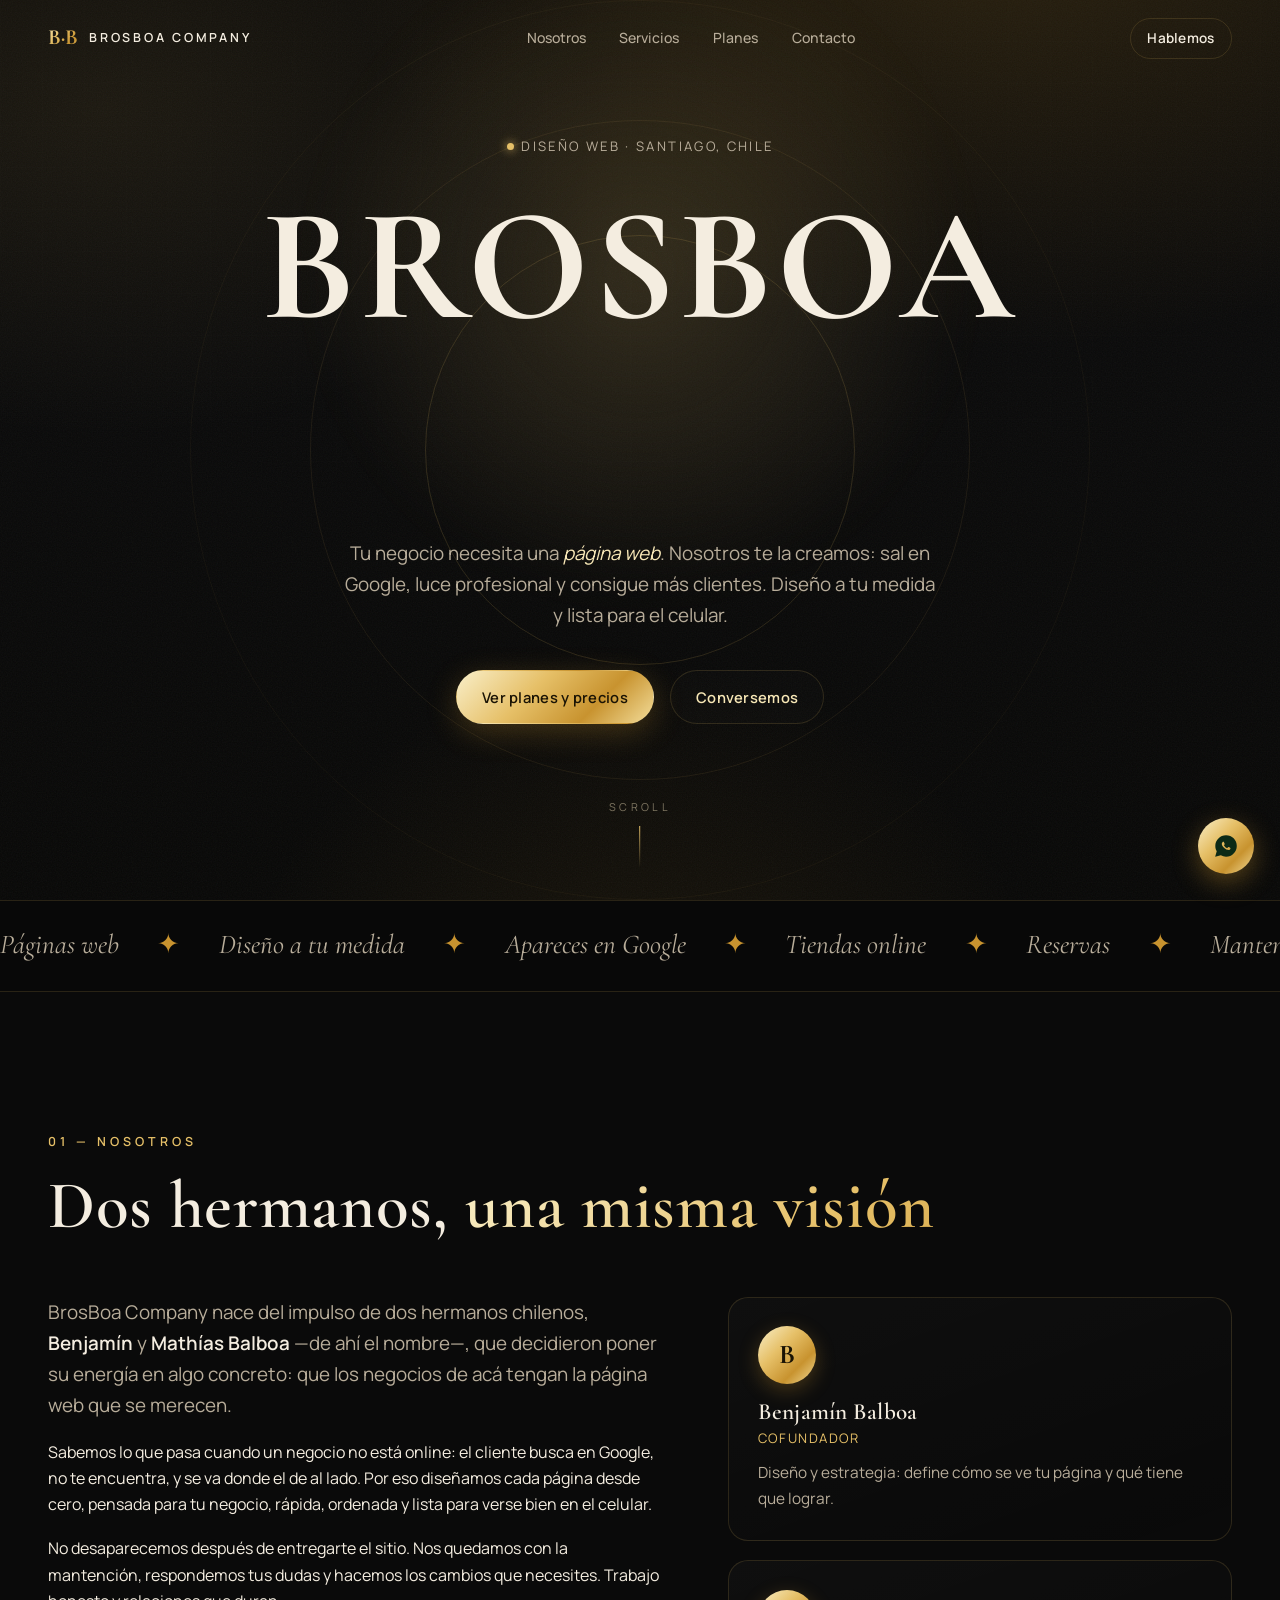
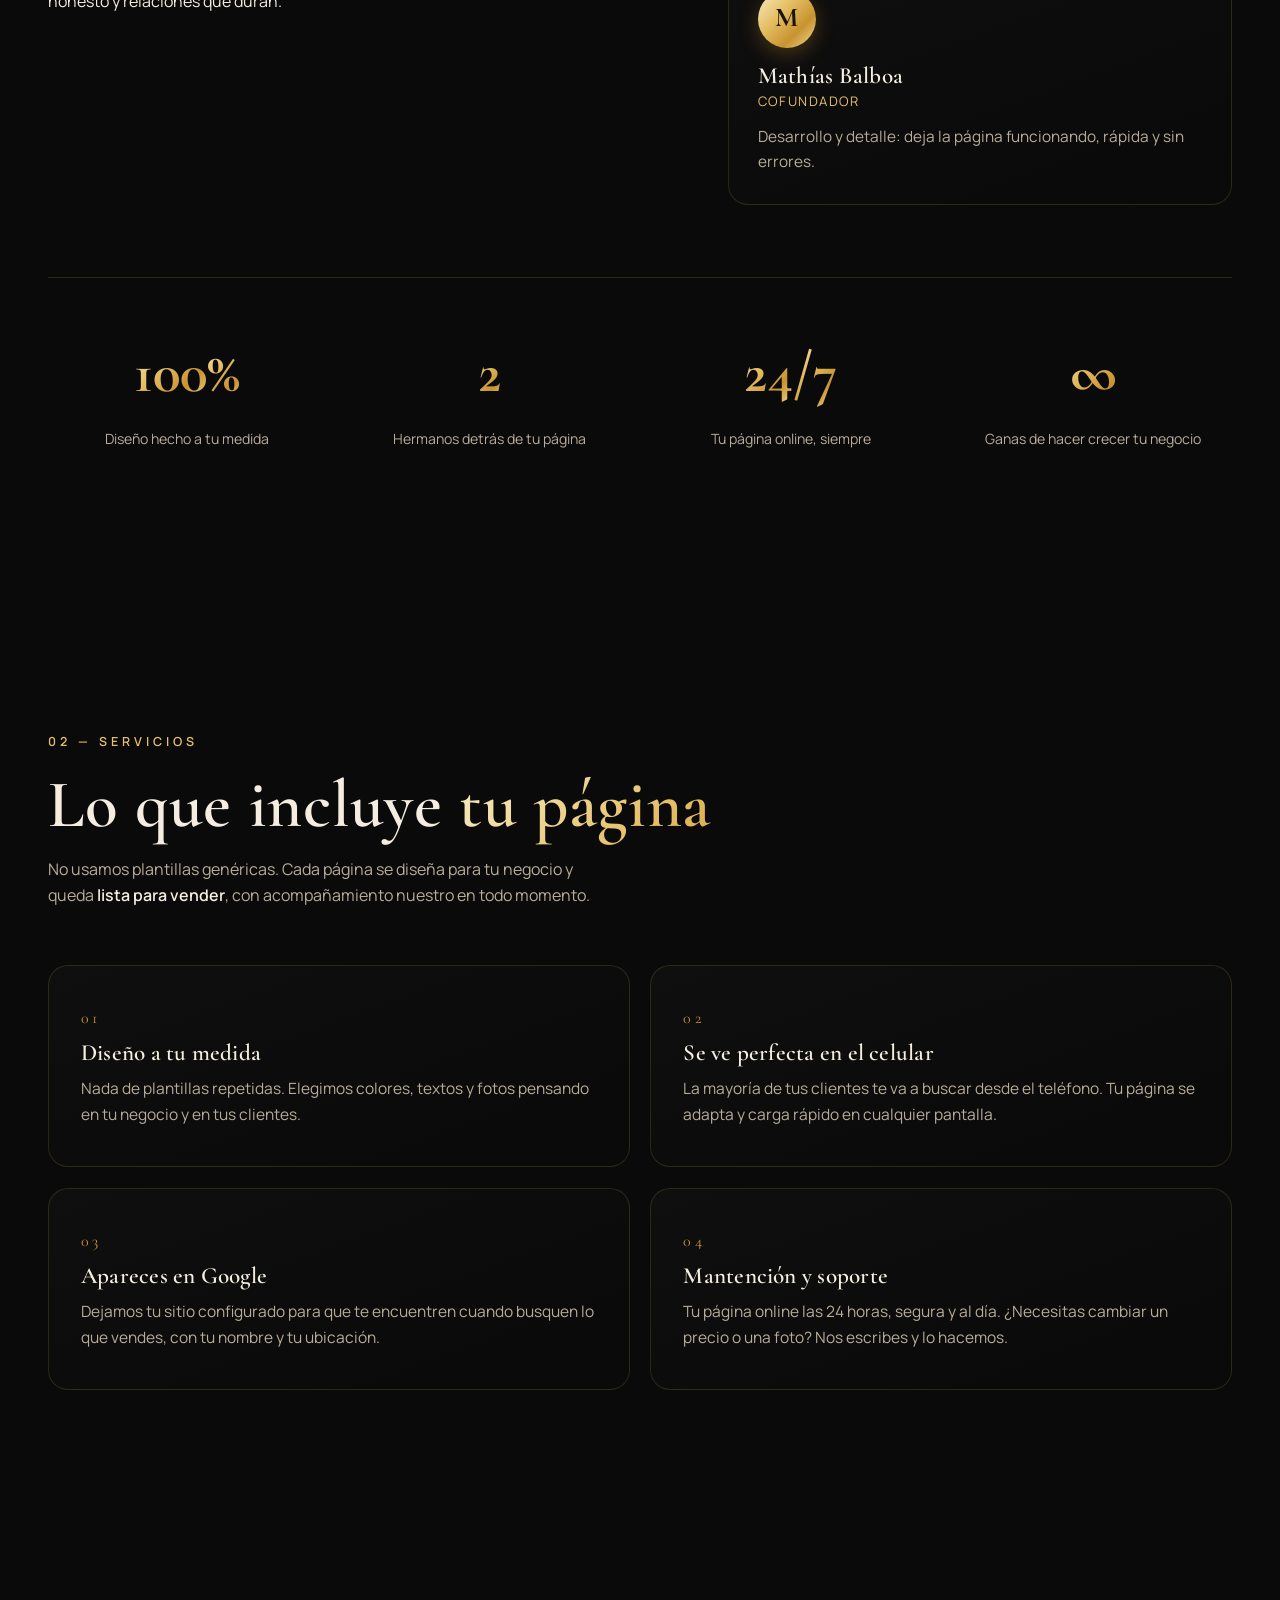
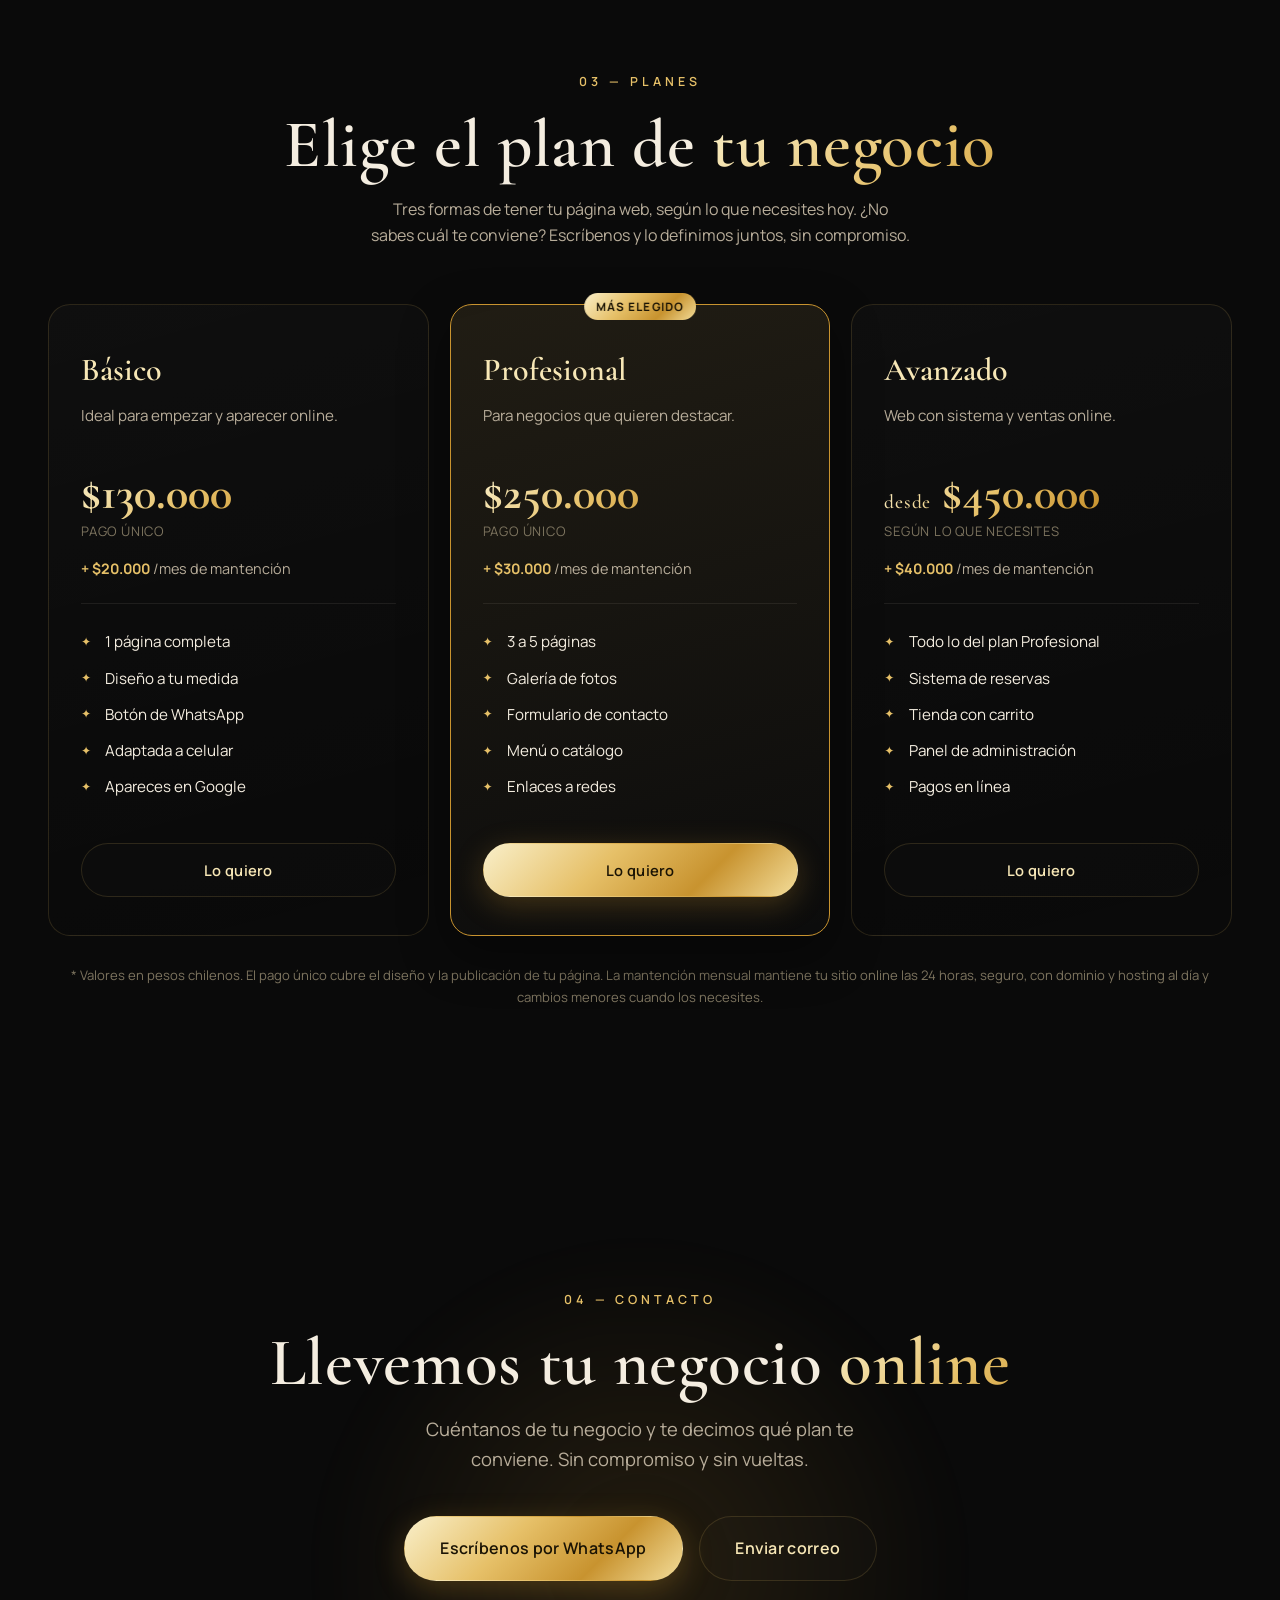
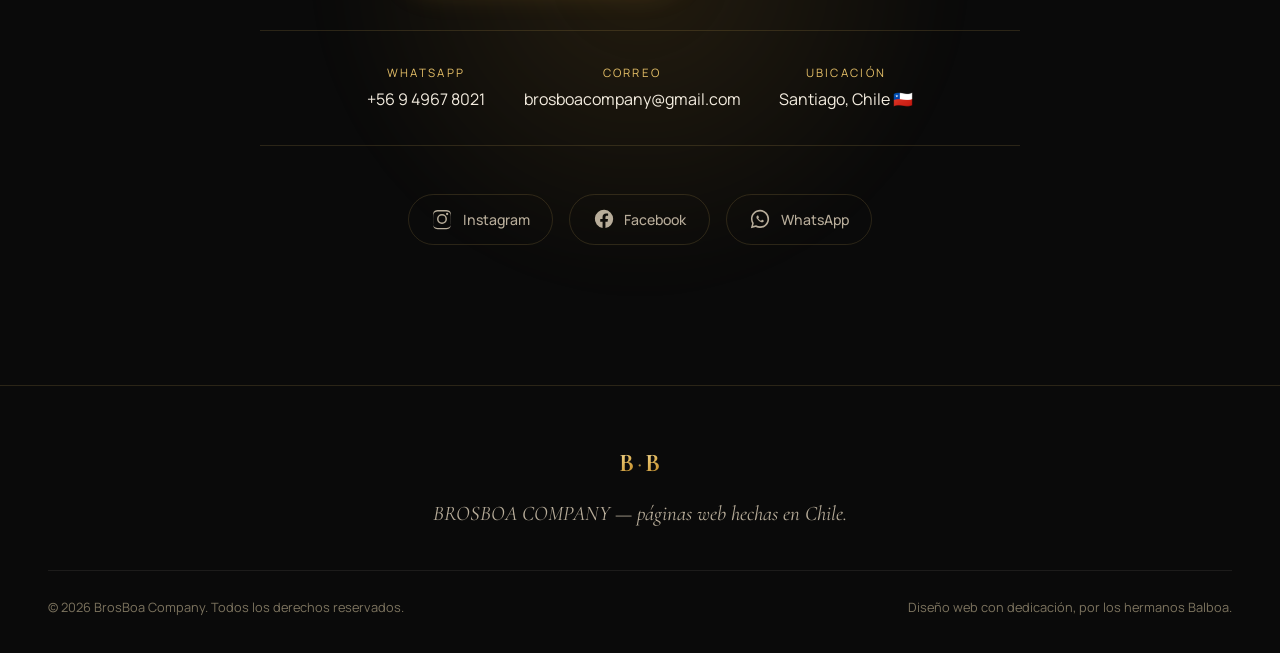
==== index.html @ e552ad84 "Sitio estático BROSBOA COMPANY: HTML, CSS y JS puros Co-Authored-By: Claude Fable 5 <noreply@anthrop" ====
<!DOCTYPE html>
<html lang="es-CL">
<head>
  <meta charset="UTF-8" />
  <meta name="viewport" content="width=device-width, initial-scale=1.0" />
  <title>BROSBOA COMPANY — Páginas web para negocios en Chile</title>
  <meta name="description" content="Diseñamos páginas web profesionales para negocios en Santiago y todo Chile. Sal en Google, luce profesional y consigue más clientes. Planes desde $130.000." />
  <meta name="theme-color" content="#0a0a0a" />

  <!-- Open Graph -->
  <meta property="og:title" content="BrosBoa Company" />
  <meta property="og:description" content="Páginas web para negocios en Chile. Sal en Google, luce profesional y consigue más clientes. Planes desde $130.000." />
  <meta property="og:type" content="website" />

  <link rel="preconnect" href="https://fonts.googleapis.com" />
  <link rel="preconnect" href="https://fonts.gstatic.com" crossorigin />
  <link href="https://fonts.googleapis.com/css2?family=Cormorant+Garamond:ital,wght@0,400;0,500;0,600;0,700;1,500&family=Manrope:wght@300;400;500;600;700&display=swap" rel="stylesheet" />

  <link rel="stylesheet" href="styles.css?v=20260728" />
</head>
<body>

  <!-- ░░ SPLASH / LOADER ░░ -->
  <div id="splash" class="splash" aria-hidden="true">
    <div class="splash__inner">
      <div class="monogram monogram--lg" aria-hidden="true">
        <span>B</span><span class="monogram__amp">·</span><span>B</span>
      </div>
      <div class="splash__name">BROSBOA COMPANY</div>
      <div class="splash__bar"><i></i></div>
    </div>
  </div>

  <!-- ░░ GRAIN / TEXTURE OVERLAY ░░ -->
  <div class="grain" aria-hidden="true"></div>
  <div class="cursor" aria-hidden="true"></div>
  <div class="scroll-progress" aria-hidden="true"><i></i></div>

  <!-- ░░ NAV ░░ -->
  <header class="nav" id="nav">
    <a href="#inicio" class="nav__brand" aria-label="BrosBoa Company inicio">
      <span class="nav__mono">B·B</span>
      <span class="nav__brandtext">BROSBOA COMPANY</span>
    </a>
    <nav class="nav__links" aria-label="Navegación principal">
      <a href="#nosotros">Nosotros</a>
      <a href="#servicios">Servicios</a>
      <a href="#planes">Planes</a>
      <a href="#contacto">Contacto</a>
    </nav>
    <a href="#contacto" class="btn btn--ghost nav__cta">Hablemos</a>
    <button class="nav__burger" id="burger" aria-label="Abrir menú" aria-expanded="false">
      <span></span><span></span>
    </button>
  </header>

  <!-- mobile menu -->
  <div class="mobilemenu" id="mobilemenu" aria-hidden="true">
    <a href="#nosotros">Nosotros</a>
    <a href="#servicios">Servicios</a>
    <a href="#planes">Planes</a>
    <a href="#contacto">Contacto</a>
  </div>

  <main>

    <!-- ░░ HERO ░░ -->
    <section class="hero" id="inicio">
      <div class="hero__glow" aria-hidden="true"></div>
      <div class="hero__rings" aria-hidden="true">
        <span></span><span></span><span></span>
      </div>

      <div class="hero__content">
        <p class="hero__eyebrow reveal"><span class="dot"></span> Diseño web · Santiago, Chile</p>
        <h1 class="hero__title">
          <span class="line"><span class="reveal-up">BROSBOA</span></span>
          <span class="line gold"><span class="reveal-up">COMPANY</span></span>
        </h1>
        <p class="hero__lead reveal">Tu negocio necesita una <em>página web</em>. Nosotros te la creamos:
          sal en Google, luce profesional y consigue más clientes. Diseño a tu medida y lista para el celular.</p>
        <div class="hero__actions reveal">
          <a href="#planes" class="btn btn--gold magnetic">Ver planes y precios</a>
          <a href="#contacto" class="btn btn--line magnetic">Conversemos</a>
        </div>
      </div>

      <div class="hero__scroll" aria-hidden="true">
        <span>scroll</span>
        <i></i>
      </div>
    </section>

    <!-- ░░ MARQUEE ░░ -->
    <div class="marquee" aria-hidden="true">
      <div class="marquee__track">
        <span>Páginas web</span><span class="sep">✦</span>
        <span>Diseño a tu medida</span><span class="sep">✦</span>
        <span>Apareces en Google</span><span class="sep">✦</span>
        <span>Tiendas online</span><span class="sep">✦</span>
        <span>Reservas</span><span class="sep">✦</span>
        <span>Mantención mensual</span><span class="sep">✦</span>
        <span>Páginas web</span><span class="sep">✦</span>
        <span>Diseño a tu medida</span><span class="sep">✦</span>
        <span>Apareces en Google</span><span class="sep">✦</span>
        <span>Tiendas online</span><span class="sep">✦</span>
        <span>Reservas</span><span class="sep">✦</span>
        <span>Mantención mensual</span><span class="sep">✦</span>
      </div>
    </div>

    <!-- ░░ NOSOTROS ░░ -->
    <section class="about" id="nosotros">
      <div class="about__head">
        <p class="kicker reveal">01 — Nosotros</p>
        <h2 class="reveal">Dos hermanos, <span class="gold">una misma visión</span></h2>
      </div>

      <div class="about__grid">
        <div class="about__text reveal">
          <p class="lead">BrosBoa Company nace del impulso de dos hermanos chilenos, <strong>Benjamín</strong> y
            <strong>Mathías Balboa</strong> —de ahí el nombre—, que decidieron poner su energía en algo concreto:
            que los negocios de acá tengan la página web que se merecen.</p>
          <p>Sabemos lo que pasa cuando un negocio no está online: el cliente busca en Google, no te encuentra,
            y se va donde el de al lado. Por eso diseñamos cada página desde cero, pensada para tu negocio,
            rápida, ordenada y lista para verse bien en el celular.</p>
          <p>No desaparecemos después de entregarte el sitio. Nos quedamos con la mantención, respondemos tus
            dudas y hacemos los cambios que necesites. Trabajo honesto y relaciones que duran.</p>
        </div>

        <div class="about__cards">
          <article class="bro reveal">
            <div class="bro__avatar"><span>B</span></div>
            <h3>Benjamín Balboa</h3>
            <p class="bro__role">Cofundador</p>
            <p class="bro__bio">Diseño y estrategia: define cómo se ve tu página y qué tiene que lograr.</p>
          </article>
          <article class="bro reveal">
            <div class="bro__avatar"><span>M</span></div>
            <h3>Mathías Balboa</h3>
            <p class="bro__role">Cofundador</p>
            <p class="bro__bio">Desarrollo y detalle: deja la página funcionando, rápida y sin errores.</p>
          </article>
        </div>
      </div>

      <!-- stats -->
      <div class="stats">
        <div class="stat reveal">
          <span class="stat__num" data-count="100">0</span><span class="stat__suffix">%</span>
          <p>Diseño hecho a tu medida</p>
        </div>
        <div class="stat reveal">
          <span class="stat__num" data-count="2">0</span>
          <p>Hermanos detrás de tu página</p>
        </div>
        <div class="stat reveal">
          <span class="stat__num" data-count="24">0</span><span class="stat__suffix">/7</span>
          <p>Tu página online, siempre</p>
        </div>
        <div class="stat reveal">
          <span class="stat__suffix stat__suffix--pre">∞</span>
          <p>Ganas de hacer crecer tu negocio</p>
        </div>
      </div>
    </section>

    <!-- ░░ SERVICIOS ░░ -->
    <section class="services" id="servicios">
      <div class="services__head">
        <p class="kicker reveal">02 — Servicios</p>
        <h2 class="reveal">Lo que incluye <span class="gold">tu página</span></h2>
        <p class="services__intro reveal">No usamos plantillas genéricas. Cada página se diseña para tu negocio y
          queda <strong>lista para vender</strong>, con acompañamiento nuestro en todo momento.</p>
      </div>

      <div class="services__grid">
        <article class="service reveal">
          <span class="service__num">01</span>
          <h3>Diseño a tu medida</h3>
          <p>Nada de plantillas repetidas. Elegimos colores, textos y fotos pensando en tu negocio y en tus clientes.</p>
        </article>
        <article class="service reveal">
          <span class="service__num">02</span>
          <h3>Se ve perfecta en el celular</h3>
          <p>La mayoría de tus clientes te va a buscar desde el teléfono. Tu página se adapta y carga rápido en cualquier pantalla.</p>
        </article>
        <article class="service reveal">
          <span class="service__num">03</span>
          <h3>Apareces en Google</h3>
          <p>Dejamos tu sitio configurado para que te encuentren cuando busquen lo que vendes, con tu nombre y tu ubicación.</p>
        </article>
        <article class="service reveal">
          <span class="service__num">04</span>
          <h3>Mantención y soporte</h3>
          <p>Tu página online las 24 horas, segura y al día. ¿Necesitas cambiar un precio o una foto? Nos escribes y lo hacemos.</p>
        </article>
      </div>
    </section>

    <!-- ░░ PLANES ░░ -->
    <section class="plans" id="planes">
      <div class="plans__head">
        <p class="kicker reveal">03 — Planes</p>
        <h2 class="reveal">Elige el plan de <span class="gold">tu negocio</span></h2>
        <p class="plans__intro reveal">Tres formas de tener tu página web, según lo que necesites hoy.
          ¿No sabes cuál te conviene? Escríbenos y lo definimos juntos, sin compromiso.</p>
      </div>

      <div class="plans__grid">
        <article class="plan reveal">
          <p class="plan__name">Básico</p>
          <p class="plan__desc">Ideal para empezar y aparecer online.</p>
          <div class="plan__price">
            <span class="plan__amount">$130.000</span>
            <span class="plan__unit">pago único</span>
            <span class="plan__monthly"><b>+ $20.000</b> /mes de mantención</span>
          </div>
          <ul class="plan__list">
            <li>1 página completa</li>
            <li>Diseño a tu medida</li>
            <li>Botón de WhatsApp</li>
            <li>Adaptada a celular</li>
            <li>Apareces en Google</li>
          </ul>
          <a href="https://wa.me/56949678021?text=Hola%20BrosBoa%2C%20me%20interesa%20el%20plan%20B%C3%A1sico%20%28%24130.000%29.%20%C2%BFC%C3%B3mo%20empezamos%3F" target="_blank" rel="noopener" class="btn btn--line magnetic">Lo quiero</a>
        </article>

        <article class="plan plan--featured reveal">
          <span class="plan__badge">Más elegido</span>
          <p class="plan__name">Profesional</p>
          <p class="plan__desc">Para negocios que quieren destacar.</p>
          <div class="plan__price">
            <span class="plan__amount">$250.000</span>
            <span class="plan__unit">pago único</span>
            <span class="plan__monthly"><b>+ $30.000</b> /mes de mantención</span>
          </div>
          <ul class="plan__list">
            <li>3 a 5 páginas</li>
            <li>Galería de fotos</li>
            <li>Formulario de contacto</li>
            <li>Menú o catálogo</li>
            <li>Enlaces a redes</li>
          </ul>
          <a href="https://wa.me/56949678021?text=Hola%20BrosBoa%2C%20me%20interesa%20el%20plan%20Profesional%20%28%24250.000%29.%20%C2%BFC%C3%B3mo%20empezamos%3F" target="_blank" rel="noopener" class="btn btn--gold magnetic">Lo quiero</a>
        </article>

        <article class="plan reveal">
          <p class="plan__name">Avanzado</p>
          <p class="plan__desc">Web con sistema y ventas online.</p>
          <div class="plan__price">
            <span class="plan__amount"><small>desde</small> $450.000</span>
            <span class="plan__unit">según lo que necesites</span>
            <span class="plan__monthly"><b>+ $40.000</b> /mes de mantención</span>
          </div>
          <ul class="plan__list">
            <li>Todo lo del plan Profesional</li>
            <li>Sistema de reservas</li>
            <li>Tienda con carrito</li>
            <li>Panel de administración</li>
            <li>Pagos en línea</li>
          </ul>
          <a href="https://wa.me/56949678021?text=Hola%20BrosBoa%2C%20me%20interesa%20el%20plan%20Avanzado%20%28desde%20%24450.000%29.%20%C2%BFC%C3%B3mo%20empezamos%3F" target="_blank" rel="noopener" class="btn btn--line magnetic">Lo quiero</a>
        </article>
      </div>
      <p class="plans__note reveal">* Valores en pesos chilenos. El pago único cubre el diseño y la publicación de tu página. La mantención mensual mantiene tu sitio online las 24 horas, seguro, con dominio y hosting al día y cambios menores cuando los necesites.</p>
    </section>

    <!-- ░░ CONTACTO ░░ -->
    <section class="contact" id="contacto">
      <div class="contact__glow" aria-hidden="true"></div>
      <div class="contact__inner">
        <p class="kicker reveal">04 — Contacto</p>
        <h2 class="reveal">Llevemos tu negocio <span class="gold">online</span></h2>
        <p class="contact__lead reveal">Cuéntanos de tu negocio y te decimos qué plan te conviene. Sin compromiso y sin vueltas.</p>

        <div class="contact__actions reveal">
          <a class="btn btn--gold btn--big magnetic" href="https://wa.me/56949678021?text=Hola%20BrosBoa%2C%20quiero%20una%20p%C3%A1gina%20web%20para%20mi%20negocio." target="_blank" rel="noopener">
            Escríbenos por WhatsApp
          </a>
          <a class="btn btn--line btn--big magnetic" href="mailto:brosboacompany@gmail.com">
            Enviar correo
          </a>
        </div>

        <ul class="contact__list reveal">
          <li>
            <span class="contact__label">WhatsApp</span>
            <a href="https://wa.me/56949678021" target="_blank" rel="noopener">+56 9 4967 8021</a>
          </li>
          <li>
            <span class="contact__label">Correo</span>
            <a href="mailto:brosboacompany@gmail.com">brosboacompany@gmail.com</a>
          </li>
          <li>
            <span class="contact__label">Ubicación</span>
            <span>Santiago, Chile 🇨🇱</span>
          </li>
        </ul>

        <div class="socials">
          <a class="social reveal" href="https://www.instagram.com/brosboacompany/" target="_blank" rel="noopener" aria-label="Instagram">
            <svg viewBox="0 0 24 24" width="22" height="22" aria-hidden="true"><path fill="currentColor" d="M12 2.2c3.2 0 3.58.012 4.85.07 1.17.054 1.8.249 2.23.413.56.218.96.478 1.38.898.42.42.68.82.9 1.38.164.42.36 1.06.413 2.23.058 1.27.07 1.65.07 4.85s-.012 3.58-.07 4.85c-.054 1.17-.249 1.8-.413 2.23a3.7 3.7 0 0 1-.9 1.38 3.7 3.7 0 0 1-1.38.9c-.42.164-1.06.36-2.23.413-1.27.058-1.65.07-4.85.07s-3.58-.012-4.85-.07c-1.17-.054-1.8-.249-2.23-.413a3.7 3.7 0 0 1-1.38-.9 3.7 3.7 0 0 1-.9-1.38c-.164-.42-.36-1.06-.413-2.23C2.212 15.58 2.2 15.2 2.2 12s.012-3.58.07-4.85c.054-1.17.249-1.8.413-2.23.218-.56.478-.96.9-1.38.42-.42.82-.68 1.38-.9.42-.164 1.06-.36 2.23-.413C8.42 2.212 8.8 2.2 12 2.2Zm0 1.62c-3.15 0-3.52.012-4.76.069-1.15.052-1.77.243-2.19.404-.55.213-.94.468-1.35.88-.41.41-.66.8-.88 1.35-.16.42-.35 1.04-.4 2.19-.06 1.24-.07 1.61-.07 4.76s.01 3.52.07 4.76c.05 1.15.24 1.77.4 2.19.22.55.47.94.88 1.35.41.41.8.66 1.35.88.42.16 1.04.35 2.19.4 1.24.06 1.61.07 4.76.07s3.52-.01 4.76-.07c1.15-.05 1.77-.24 2.19-.4.55-.22.94-.47 1.35-.88.41-.41.66-.8.88-1.35.16-.42.35-1.04.4-2.19.06-1.24.07-1.61.07-4.76s-.01-3.52-.07-4.76c-.05-1.15-.24-1.77-.4-2.19a3.6 3.6 0 0 0-.88-1.35 3.6 3.6 0 0 0-1.35-.88c-.42-.16-1.04-.35-2.19-.4-1.24-.06-1.61-.07-4.76-.07Zm0 2.76a5.42 5.42 0 1 1 0 10.84 5.42 5.42 0 0 1 0-10.84Zm0 1.62a3.8 3.8 0 1 0 0 7.6 3.8 3.8 0 0 0 0-7.6Zm5.6-2.9a1.27 1.27 0 1 1 0 2.54 1.27 1.27 0 0 1 0-2.54Z"/></svg>
            <span>Instagram</span>
          </a>
          <a class="social reveal" href="https://www.facebook.com/share/182vARegCW/" target="_blank" rel="noopener" aria-label="Facebook">
            <svg viewBox="0 0 24 24" width="22" height="22" aria-hidden="true"><path fill="currentColor" d="M22 12a10 10 0 1 0-11.56 9.88v-6.99H7.9V12h2.54V9.8c0-2.5 1.49-3.89 3.78-3.89 1.09 0 2.24.2 2.24.2v2.46h-1.26c-1.24 0-1.63.77-1.63 1.56V12h2.78l-.44 2.89h-2.34v6.99A10 10 0 0 0 22 12Z"/></svg>
            <span>Facebook</span>
          </a>
          <a class="social reveal" href="https://wa.me/56949678021" target="_blank" rel="noopener" aria-label="WhatsApp">
            <svg viewBox="0 0 24 24" width="22" height="22" aria-hidden="true"><path fill="currentColor" d="M12.04 2C6.58 2 2.13 6.45 2.13 11.91c0 1.75.46 3.45 1.32 4.95L2 22l5.25-1.38a9.9 9.9 0 0 0 4.79 1.22h.01c5.46 0 9.9-4.45 9.9-9.91 0-2.65-1.03-5.14-2.9-7.01A9.82 9.82 0 0 0 12.04 2Zm0 1.8c2.16 0 4.19.84 5.72 2.37a8.06 8.06 0 0 1 2.37 5.74c0 4.47-3.64 8.11-8.11 8.11h-.01a8.2 8.2 0 0 1-4.18-1.15l-.3-.18-3.11.82.83-3.04-.2-.31a8.05 8.05 0 0 1-1.26-4.32c0-4.47 3.64-8.1 8.11-8.1Zm-2.7 4.36c-.13 0-.34.05-.52.24-.18.2-.69.68-.69 1.66s.71 1.93.81 2.06c.1.13 1.39 2.12 3.37 2.97.47.2.84.32 1.12.42.47.15.9.13 1.24.08.38-.06 1.16-.47 1.33-.93.16-.46.16-.85.11-.93-.05-.08-.18-.13-.38-.23-.2-.1-1.16-.57-1.34-.64-.18-.06-.31-.1-.44.1-.13.2-.5.64-.62.77-.11.13-.23.15-.43.05-.2-.1-.84-.31-1.6-.99-.59-.53-.99-1.18-1.11-1.38-.12-.2-.01-.31.09-.41.09-.09.2-.23.3-.35.1-.12.13-.2.2-.34.06-.13.03-.25-.02-.35-.05-.1-.44-1.08-.62-1.48-.16-.38-.32-.33-.44-.34l-.37-.01Z"/></svg>
            <span>WhatsApp</span>
          </a>
        </div>
      </div>
    </section>

  </main>

  <!-- ░░ FOOTER ░░ -->
  <footer class="footer">
    <div class="footer__top">
      <div class="monogram" aria-hidden="true"><span>B</span><span class="monogram__amp">·</span><span>B</span></div>
      <p class="footer__tag">BROSBOA COMPANY — páginas web hechas en Chile.</p>
    </div>
    <div class="footer__bottom">
      <span>© <span id="year">2026</span> BrosBoa Company. Todos los derechos reservados.</span>
      <span class="footer__made">Diseño web con dedicación, por los hermanos Balboa.</span>
    </div>
  </footer>

  <a class="wsp-float" href="https://wa.me/56949678021?text=Hola%20BrosBoa%2C%20quiero%20una%20p%C3%A1gina%20web%20para%20mi%20negocio." target="_blank" rel="noopener" aria-label="WhatsApp">
    <svg viewBox="0 0 24 24" width="26" height="26" aria-hidden="true"><path fill="currentColor" d="M12.04 2C6.58 2 2.13 6.45 2.13 11.91c0 1.75.46 3.45 1.32 4.95L2 22l5.25-1.38a9.9 9.9 0 0 0 4.79 1.22h.01c5.46 0 9.9-4.45 9.9-9.91 0-2.65-1.03-5.14-2.9-7.01A9.82 9.82 0 0 0 12.04 2Zm-2.7 6.16c.12 0 .25 0 .37.01.12.01.28-.04.44.34.18.4.57 1.38.62 1.48.05.1.08.22.02.35-.07.14-.1.22-.2.34-.1.12-.21.26-.3.35-.1.1-.21.21-.09.41.12.2.52.85 1.11 1.38.76.68 1.4.89 1.6.99.2.1.32.08.43-.05.12-.13.49-.57.62-.77.13-.2.26-.16.44-.1.18.07 1.14.54 1.34.64.2.1.33.15.38.23.05.08.05.47-.11.93-.17.46-.95.87-1.33.93-.34.05-.77.07-1.24-.08-.28-.1-.65-.22-1.12-.42-1.98-.85-3.27-2.84-3.37-2.97-.1-.13-.81-1.08-.81-2.06s.51-1.46.69-1.66c.18-.19.39-.24.52-.24Z"/></svg>
  </a>

  <script defer src="main.js?v=20260728"></script>
</body>
</html>
---- styles.css ----
/* ===========================================================
   BROS BALBOA — premium dark & gold
   =========================================================== */

:root{
  --bg:#0a0a0a;
  --bg-2:#0e0d0b;
  --ink:#f4ede0;
  --ink-soft:#b8ad9a;
  --ink-mute:#7d745f;
  --gold-1:#f7e7b6;
  --gold-2:#e6c068;
  --gold-3:#c8932f;
  --gold-deep:#8a6418;
  --line:rgba(214,178,96,.16);
  --line-soft:rgba(244,237,224,.08);
  --gold-grad:linear-gradient(135deg,#f9efc9 0%,#e6c068 38%,#c8932f 70%,#f3dd9a 100%);
  --max:1200px;
  --ease:cubic-bezier(.22,.61,.36,1);
}

*{box-sizing:border-box;margin:0;padding:0}
html{scroll-behavior:smooth}
@media (prefers-reduced-motion: reduce){
  /* Only neutralize page-jump smoothing; keep decorative motion alive (Windows ships this ON). */
  html{scroll-behavior:auto}
}

body{
  background:var(--bg);
  color:var(--ink);
  font-family:'Manrope',system-ui,sans-serif;
  font-weight:400;
  line-height:1.65;
  overflow-x:hidden;
  -webkit-font-smoothing:antialiased;
  position:relative;
}

/* textured black background */
body::before{
  content:"";
  position:fixed;
  inset:0;
  z-index:-2;
  background:
    radial-gradient(1100px 700px at 78% -8%, rgba(200,147,47,.16), transparent 60%),
    radial-gradient(900px 600px at 8% 12%, rgba(230,192,104,.08), transparent 55%),
    radial-gradient(700px 700px at 50% 120%, rgba(200,147,47,.10), transparent 60%),
    linear-gradient(180deg,#0b0a08,#0a0a0a 40%,#080807);
}
/* subtle weave texture */
body::after{
  content:"";
  position:fixed;
  inset:0;
  z-index:-1;
  opacity:.5;
  background-image:
    linear-gradient(0deg, rgba(255,255,255,.018) 1px, transparent 1px),
    linear-gradient(90deg, rgba(255,255,255,.018) 1px, transparent 1px);
  background-size:42px 42px;
  mask-image:radial-gradient(120% 120% at 50% 0%, #000 30%, transparent 90%);
}

/* grain overlay */
.grain{
  position:fixed;inset:0;z-index:1;pointer-events:none;opacity:.05;
  background-image:url("data:image/svg+xml,%3Csvg xmlns='http://www.w3.org/2000/svg' width='160' height='160'%3E%3Cfilter id='n'%3E%3CfeTurbulence type='fractalNoise' baseFrequency='.8' numOctaves='2'/%3E%3C/filter%3E%3Crect width='100%25' height='100%25' filter='url(%23n)'/%3E%3C/svg%3E");
}

::selection{background:var(--gold-3);color:#0a0a0a}

a{color:inherit;text-decoration:none}
em{font-style:italic;color:var(--gold-1)}
strong{color:var(--ink);font-weight:600}

.gold{
  background:var(--gold-grad);
  background-size:220% auto;
  -webkit-background-clip:text;background-clip:text;
  -webkit-text-fill-color:transparent;color:transparent;
  animation:goldShimmer 6s linear infinite;
}
@keyframes goldShimmer{to{background-position:220% center}}

/* ============ typography ============ */
h1,h2,h3{font-family:'Cormorant Garamond',serif;font-weight:600;line-height:1.04;letter-spacing:.01em}
h2{font-size:clamp(2.3rem,5.5vw,4.2rem)}
h3{font-size:1.45rem}

.kicker{
  font-family:'Manrope',sans-serif;font-size:.78rem;font-weight:600;
  letter-spacing:.32em;text-transform:uppercase;color:var(--gold-2);
  margin-bottom:1.1rem;
}

section{padding:clamp(5rem,11vw,9rem) clamp(1.3rem,5vw,3rem);position:relative}
.lead{font-size:1.18rem;color:var(--ink-soft)}

/* ============ buttons ============ */
.btn{
  --pad:.95em 1.7em;
  display:inline-flex;align-items:center;justify-content:center;gap:.5em;
  padding:var(--pad);border-radius:100px;
  font-family:'Manrope',sans-serif;font-weight:600;font-size:.92rem;
  letter-spacing:.02em;cursor:pointer;border:1px solid transparent;
  transition:transform .4s var(--ease),box-shadow .4s var(--ease),background .4s,color .4s;
  will-change:transform;position:relative;overflow:hidden;
}
.btn--big{--pad:1.15em 2.2em;font-size:1rem}
.btn--gold{background:var(--gold-grad);color:#1a1304;box-shadow:0 8px 30px rgba(200,147,47,.28)}
.btn--gold:hover{box-shadow:0 14px 44px rgba(230,192,104,.45);transform:translateY(-3px)}
.btn--line{border-color:var(--line);color:var(--gold-1);background:rgba(255,255,255,.012)}
.btn--line:hover{border-color:var(--gold-2);background:rgba(230,192,104,.06);transform:translateY(-3px)}
.btn--ghost{border-color:var(--line);color:var(--ink);padding:.6em 1.2em;font-size:.85rem}
.btn--ghost:hover{border-color:var(--gold-2);color:var(--gold-1)}

/* ============ monogram ============ */
.monogram{
  display:inline-flex;align-items:center;gap:.1em;
  font-family:'Cormorant Garamond',serif;font-weight:700;
  font-size:1.6rem;letter-spacing:.05em;
}
.monogram span{background:var(--gold-grad);-webkit-background-clip:text;background-clip:text;-webkit-text-fill-color:transparent}
.monogram__amp{font-size:.7em;opacity:.8}
.monogram--lg{font-size:clamp(3rem,9vw,5rem)}

/* ============ cursor ============ */
.cursor{
  position:fixed;top:0;left:0;width:34px;height:34px;border-radius:50%;
  border:1px solid var(--gold-2);pointer-events:none;z-index:9999;
  transform:translate(-50%,-50%);transition:width .3s,height .3s,background .3s,opacity .3s;
  mix-blend-mode:screen;opacity:0;
}
.cursor.is-active{opacity:1}
.cursor.is-hover{width:58px;height:58px;background:rgba(230,192,104,.12)}
@media (hover:none){.cursor{display:none}}

/* scroll progress */
.scroll-progress{position:fixed;top:0;left:0;width:100%;height:2px;z-index:200;background:transparent}
.scroll-progress i{display:block;height:100%;width:0;background:var(--gold-grad);box-shadow:0 0 12px rgba(230,192,104,.6)}

/* ============ splash ============ */
.splash{
  position:fixed;inset:0;z-index:1000;background:#080706;
  display:flex;align-items:center;justify-content:center;
  animation:splashOut .8s var(--ease) 2.4s forwards;
}
.splash__inner{text-align:center}
.splash__name{
  margin-top:1rem;font-family:'Manrope',sans-serif;letter-spacing:.5em;
  font-size:.75rem;color:var(--ink-mute);text-transform:uppercase;
  opacity:0;animation:fadeUp .8s var(--ease) .5s forwards;
}
.splash__bar{margin:1.6rem auto 0;width:140px;height:2px;background:var(--line-soft);overflow:hidden;border-radius:2px}
.splash__bar i{display:block;height:100%;width:0;background:var(--gold-grad);animation:load 2.1s var(--ease) forwards}
.splash.is-hidden{opacity:0;visibility:hidden;pointer-events:none}
@keyframes load{to{width:100%}}
@keyframes splashOut{to{opacity:0;visibility:hidden;pointer-events:none}}
.splash .monogram--lg span{opacity:0;animation:fadeUp .9s var(--ease) forwards}
.splash .monogram--lg span:nth-child(1){animation-delay:.1s}
.splash .monogram--lg span:nth-child(2){animation-delay:.3s}
.splash .monogram--lg span:nth-child(3){animation-delay:.5s}

/* ============ nav ============ */
.nav{
  position:fixed;top:0;left:0;width:100%;z-index:120;
  display:flex;align-items:center;justify-content:space-between;
  padding:1.1rem clamp(1.3rem,5vw,3rem);
  transition:background .5s var(--ease),backdrop-filter .5s,padding .5s,border-color .5s;
  border-bottom:1px solid transparent;
}
.nav.is-scrolled{
  background:rgba(10,9,8,.7);backdrop-filter:blur(14px) saturate(120%);
  border-bottom-color:var(--line);padding-top:.8rem;padding-bottom:.8rem;
}
.nav__brand{display:flex;align-items:center;gap:.7rem}
.nav__mono{font-family:'Cormorant Garamond',serif;font-weight:700;font-size:1.35rem;background:var(--gold-grad);-webkit-background-clip:text;background-clip:text;-webkit-text-fill-color:transparent}
.nav__brandtext{font-family:'Manrope',sans-serif;font-weight:600;letter-spacing:.22em;font-size:.78rem;color:var(--ink)}
.nav__links{display:flex;gap:2.1rem}
.nav__links a{font-size:.88rem;font-weight:500;color:var(--ink-soft);position:relative;transition:color .3s}
.nav__links a::after{content:"";position:absolute;left:0;bottom:-5px;width:0;height:1px;background:var(--gold-grad);transition:width .35s var(--ease)}
.nav__links a:hover{color:var(--gold-1)}
.nav__links a:hover::after{width:100%}
.nav__cta{flex-shrink:0}
.nav__burger{display:none;flex-direction:column;gap:5px;background:none;border:0;cursor:pointer;padding:6px}
.nav__burger span{width:24px;height:2px;background:var(--gold-1);transition:transform .35s,opacity .3s}
.nav__burger.is-open span:nth-child(1){transform:translateY(7px) rotate(45deg)}
.nav__burger.is-open span:nth-child(2){transform:translateY(-0px) rotate(-45deg)}

.mobilemenu{
  position:fixed;inset:0;z-index:110;background:rgba(8,7,6,.97);backdrop-filter:blur(10px);
  display:flex;flex-direction:column;align-items:center;justify-content:center;gap:1.6rem;
  opacity:0;visibility:hidden;transition:opacity .4s,visibility .4s;
}
.mobilemenu.is-open{opacity:1;visibility:visible}
.mobilemenu a{font-family:'Cormorant Garamond',serif;font-size:2rem;color:var(--ink)}
.mobilemenu a:hover{color:var(--gold-1)}

/* ============ hero ============ */
.hero{min-height:100svh;display:flex;flex-direction:column;align-items:center;justify-content:center;text-align:center;padding-top:6rem;overflow:hidden}
.hero__glow{position:absolute;top:30%;left:50%;width:80vw;max-width:760px;aspect-ratio:1;transform:translate(-50%,-50%);
  background:radial-gradient(circle,rgba(230,192,104,.18),transparent 62%);filter:blur(20px);animation:pulse 7s ease-in-out infinite}
@keyframes pulse{0%,100%{opacity:.7;transform:translate(-50%,-50%) scale(1)}50%{opacity:1;transform:translate(-50%,-50%) scale(1.12)}}
.hero__rings{position:absolute;top:50%;left:50%;transform:translate(-50%,-50%);pointer-events:none}
.hero__rings span{position:absolute;top:50%;left:50%;transform:translate(-50%,-50%);border:1px solid var(--line);border-radius:50%}
.hero__rings span:nth-child(1){width:430px;height:430px;animation:spin 36s linear infinite}
.hero__rings span:nth-child(2){width:660px;height:660px;border-color:rgba(214,178,96,.09);animation:spin 60s linear infinite reverse}
.hero__rings span:nth-child(3){width:900px;height:900px;border-color:rgba(214,178,96,.05);animation:spin 80s linear infinite}
@keyframes spin{to{transform:translate(-50%,-50%) rotate(360deg)}}

.hero__content{position:relative;z-index:2;max-width:880px}
.hero__eyebrow{display:inline-flex;align-items:center;gap:.6em;font-size:.82rem;letter-spacing:.18em;text-transform:uppercase;color:var(--ink-soft);margin-bottom:1.6rem}
.hero__eyebrow .dot{width:7px;height:7px;border-radius:50%;background:var(--gold-2);box-shadow:0 0 10px var(--gold-2);animation:blink 2.4s ease-in-out infinite}
@keyframes blink{50%{opacity:.3}}
.hero__title{font-size:clamp(3.6rem,14vw,10rem);font-weight:700;letter-spacing:.02em;margin-bottom:1.4rem}
.hero__title .line{display:block;overflow:hidden}
.hero__title .reveal-up{display:block;transform:translateY(110%);transition:transform 1s var(--ease)}
.hero.is-in .reveal-up{transform:translateY(0)}
.hero__title .line:nth-child(2) .reveal-up{transition-delay:.12s}
.hero__lead{max-width:600px;margin:0 auto 2.4rem;font-size:1.18rem;color:var(--ink-soft)}
.hero__actions{display:flex;gap:1rem;justify-content:center;flex-wrap:wrap}
.hero__scroll{position:absolute;bottom:2rem;left:50%;transform:translateX(-50%);display:flex;flex-direction:column;align-items:center;gap:.6rem;font-size:.68rem;letter-spacing:.3em;text-transform:uppercase;color:var(--ink-mute)}
.hero__scroll i{width:1px;height:42px;background:linear-gradient(var(--gold-2),transparent);animation:scrolldot 2s ease-in-out infinite}
@keyframes scrolldot{0%{transform:scaleY(0);transform-origin:top}50%{transform:scaleY(1);transform-origin:top}50.1%{transform-origin:bottom}100%{transform:scaleY(0);transform-origin:bottom}}

/* ============ marquee ============ */
.marquee{border-top:1px solid var(--line);border-bottom:1px solid var(--line);padding:1.4rem 0;overflow:hidden;background:rgba(0,0,0,.2)}
.marquee__track{display:flex;gap:2.4rem;white-space:nowrap;width:max-content;animation:marquee 28s linear infinite;font-family:'Cormorant Garamond',serif;font-size:1.7rem;font-style:italic;color:var(--ink-soft)}
.marquee__track .sep{color:var(--gold-3);font-style:normal}
@keyframes marquee{to{transform:translateX(-50%)}}

/* ============ reveal base ============ */
.reveal{opacity:0;transform:translateY(34px);transition:opacity .9s var(--ease),transform .9s var(--ease)}
.reveal.is-in{opacity:1;transform:none}

/* ============ about ============ */
.about__head{max-width:var(--max);margin:0 auto 3.5rem}
.about__grid{max-width:var(--max);margin:0 auto;display:grid;grid-template-columns:1.1fr .9fr;gap:clamp(2rem,5vw,5rem);align-items:start}
.about__text p+p{margin-top:1.1rem}
.about__cards{display:grid;gap:1.2rem}
.bro{border:1px solid var(--line);border-radius:20px;padding:1.8rem;background:linear-gradient(160deg,rgba(255,255,255,.025),rgba(255,255,255,0));transition:transform .35s var(--ease),border-color .5s,box-shadow .5s;transform-style:preserve-3d}
.bro:hover{transform:translateY(-6px);border-color:var(--gold-3);box-shadow:0 20px 50px rgba(0,0,0,.4)}
.bro__avatar{width:58px;height:58px;border-radius:50%;display:grid;place-items:center;margin-bottom:1rem;background:var(--gold-grad);color:#1a1304;font-family:'Cormorant Garamond',serif;font-weight:700;font-size:1.7rem;box-shadow:0 6px 20px rgba(200,147,47,.3)}
.bro__role{color:var(--gold-2);font-size:.82rem;letter-spacing:.12em;text-transform:uppercase;margin:.2rem 0 .7rem}
.bro__bio{color:var(--ink-soft);font-size:.96rem}

.stats{max-width:var(--max);margin:4.5rem auto 0;display:grid;grid-template-columns:repeat(4,1fr);gap:1.5rem;border-top:1px solid var(--line);padding-top:3rem}
.stat{text-align:center}
.stat__num,.stat__suffix{font-family:'Cormorant Garamond',serif;font-weight:700;font-size:clamp(2.6rem,5vw,3.6rem);background:var(--gold-grad);-webkit-background-clip:text;background-clip:text;-webkit-text-fill-color:transparent}
.stat__suffix--pre{display:inline-block}
.stat p{margin-top:.4rem;font-size:.88rem;color:var(--ink-soft)}

/* ============ services ============ */
.services__head{max-width:var(--max);margin:0 auto 3.5rem}
.services__intro{max-width:560px;margin-top:1rem;color:var(--ink-soft)}
.services__grid{max-width:var(--max);margin:0 auto;display:grid;grid-template-columns:repeat(2,1fr);gap:1.3rem}
.service{position:relative;border:1px solid var(--line);border-radius:20px;padding:2.4rem 2rem;overflow:hidden;background:linear-gradient(160deg,rgba(255,255,255,.022),rgba(255,255,255,0));transition:transform .35s var(--ease),border-color .5s,box-shadow .5s;transform-style:preserve-3d}
.service::before{content:"";position:absolute;inset:0;background:radial-gradient(400px 200px at var(--mx,50%) var(--my,0%),rgba(230,192,104,.12),transparent 70%);opacity:0;transition:opacity .5s;pointer-events:none}
/* light sweep on hover */
.service::after{content:"";position:absolute;top:0;left:-75%;width:50%;height:100%;background:linear-gradient(120deg,transparent,rgba(247,231,182,.14),transparent);transform:skewX(-20deg);pointer-events:none}
.service:hover{border-color:var(--gold-3);box-shadow:0 24px 60px rgba(0,0,0,.45)}
.service:hover::before{opacity:1}
.service:hover::after{animation:sweep .9s var(--ease)}
@keyframes sweep{from{left:-75%}to{left:160%}}
.service__num{display:inline-block;font-family:'Cormorant Garamond',serif;font-size:1rem;color:var(--gold-3);letter-spacing:.2em;transition:transform .4s var(--ease),color .4s}
.service:hover .service__num{color:var(--gold-1);transform:translateY(-2px)}
.service h3{margin:.6rem 0 .7rem;transition:color .4s}
.service:hover h3{color:var(--gold-1)}
.service p{color:var(--ink-soft);font-size:.97rem;position:relative}

/* ============ plans ============ */
.plans__head{max-width:var(--max);margin:0 auto 3.5rem;text-align:center}
.plans__intro{max-width:540px;margin:1rem auto 0;color:var(--ink-soft)}
.plans__grid{max-width:var(--max);margin:0 auto;display:grid;grid-template-columns:repeat(3,1fr);gap:1.3rem;align-items:stretch}
.plan{display:flex;flex-direction:column;border:1px solid var(--line);border-radius:22px;padding:2.4rem 2rem;background:linear-gradient(165deg,rgba(255,255,255,.025),rgba(255,255,255,0));transition:transform .35s var(--ease),border-color .5s,box-shadow .5s;transform-style:preserve-3d}
.plan:hover{transform:translateY(-8px);border-color:var(--gold-3);box-shadow:0 24px 60px rgba(0,0,0,.45)}
.plan--featured{border-color:var(--gold-3);background:linear-gradient(165deg,rgba(230,192,104,.1),rgba(255,255,255,.01));position:relative;box-shadow:0 18px 50px rgba(0,0,0,.4)}
.plan__badge{position:absolute;top:-12px;left:50%;transform:translateX(-50%);background:var(--gold-grad);color:#1a1304;font-size:.72rem;font-weight:700;letter-spacing:.1em;text-transform:uppercase;padding:.35em 1em;border-radius:100px;white-space:nowrap}
.plan__name{font-family:'Cormorant Garamond',serif;font-size:2rem;font-weight:600;color:var(--gold-1)}
.plan__desc{color:var(--ink-soft);font-size:.95rem;margin:.4rem 0 1.4rem;min-height:2.8em}
.plan__price{margin:0 0 1.6rem;padding-bottom:1.4rem;border-bottom:1px solid var(--line-soft)}
.plan__amount{display:block;font-family:'Cormorant Garamond',serif;font-size:2.9rem;line-height:1.1;font-weight:700;background:var(--gold-grad);-webkit-background-clip:text;background-clip:text;-webkit-text-fill-color:transparent;color:var(--gold-1)}
.plan__amount small{font-size:.42em;font-weight:500;letter-spacing:.04em}
.plan__unit{display:block;font-size:.82rem;color:var(--ink-mute);letter-spacing:.06em;text-transform:uppercase;margin-top:.15rem}
.plan__monthly{display:block;margin-top:.85rem;font-size:.9rem;color:var(--ink-soft)}
.plan__monthly b{color:var(--gold-2);font-weight:700}
.plan__list{list-style:none;margin-bottom:2rem;flex:1}
.plan__list li{position:relative;padding-left:1.6em;margin-bottom:.7rem;font-size:.95rem;color:var(--ink)}
.plan__list li::before{content:"✦";position:absolute;left:0;color:var(--gold-2);font-size:.8em;top:.2em}
.plan .btn{width:100%}
.plans__note{max-width:var(--max);margin:1.8rem auto 0;text-align:center;font-size:.82rem;color:var(--ink-mute)}

/* ============ contact ============ */
.contact{overflow:hidden}
.contact__glow{position:absolute;top:50%;left:50%;width:70vw;max-width:700px;aspect-ratio:1;transform:translate(-50%,-50%);background:radial-gradient(circle,rgba(200,147,47,.14),transparent 65%);filter:blur(20px)}
.contact__inner{position:relative;max-width:760px;margin:0 auto;text-align:center}
.contact__lead{margin:1rem auto 2.6rem;font-size:1.15rem;color:var(--ink-soft);max-width:480px}
.contact__actions{display:flex;gap:1rem;justify-content:center;flex-wrap:wrap;margin-bottom:3rem}
.contact__list{list-style:none;display:flex;justify-content:center;flex-wrap:wrap;gap:2.4rem;margin-bottom:3rem;border-top:1px solid var(--line);border-bottom:1px solid var(--line);padding:2rem 0}
.contact__list li{display:flex;flex-direction:column;gap:.3rem}
.contact__label{font-size:.72rem;letter-spacing:.2em;text-transform:uppercase;color:var(--gold-2)}
.contact__list a:hover{color:var(--gold-1)}
.socials{display:flex;justify-content:center;gap:1rem;flex-wrap:wrap}
.social{display:inline-flex;align-items:center;gap:.6em;padding:.8em 1.4em;border:1px solid var(--line);border-radius:100px;color:var(--ink-soft);transition:transform .4s var(--ease),border-color .4s,color .4s,background .4s}
.social:hover{transform:translateY(-4px);border-color:var(--gold-2);color:var(--gold-1);background:rgba(230,192,104,.06);box-shadow:0 12px 30px rgba(0,0,0,.35)}
.social svg{flex-shrink:0;transition:transform .45s var(--ease)}
.social:hover svg{transform:rotate(-10deg) scale(1.15)}
.social span{font-size:.88rem;font-weight:500}

/* ============ footer ============ */
.footer{border-top:1px solid var(--line);padding:3.5rem clamp(1.3rem,5vw,3rem) 2.2rem;text-align:center}
.footer__top{display:flex;flex-direction:column;align-items:center;gap:.8rem;margin-bottom:2.4rem}
.footer__tag{font-family:'Cormorant Garamond',serif;font-style:italic;font-size:1.3rem;color:var(--ink-soft)}
.footer__bottom{display:flex;justify-content:space-between;flex-wrap:wrap;gap:.6rem;font-size:.8rem;color:var(--ink-mute);border-top:1px solid var(--line-soft);padding-top:1.6rem}

/* ============ wsp float ============ */
.wsp-float{position:fixed;bottom:1.6rem;right:1.6rem;z-index:130;width:56px;height:56px;border-radius:50%;display:grid;place-items:center;background:var(--gold-grad);color:#0c2a16;box-shadow:0 8px 26px rgba(200,147,47,.4);transition:transform .4s var(--ease),box-shadow .4s;animation:floaty 3s ease-in-out infinite}
.wsp-float:hover{transform:scale(1.1)}
@keyframes floaty{50%{transform:translateY(-6px)}}

@keyframes fadeUp{from{opacity:0;transform:translateY(16px)}to{opacity:1;transform:none}}

/* ============ responsive ============ */
@media (max-width:900px){
  .nav__links,.nav__cta{display:none}
  .nav__burger{display:flex}
  .about__grid{grid-template-columns:1fr}
  .services__grid{grid-template-columns:1fr}
  .plans__grid{grid-template-columns:1fr;max-width:440px}
  .plan--featured{order:-1}
  .stats{grid-template-columns:repeat(2,1fr);gap:2rem}
}
@media (max-width:520px){
  .plan__amount{font-size:2.5rem}
  .contact__list{gap:1.6rem}
  .footer__bottom{justify-content:center;text-align:center}
}
/* el nombre BROSBOA COMPANY es más largo: lo ajustamos en pantallas chicas */
@media (max-width:420px){
  .nav__brandtext{font-size:.68rem;letter-spacing:.14em}
  .splash__name{font-size:.66rem;letter-spacing:.3em}
  .hero__title{font-size:clamp(2.9rem,13.5vw,10rem)}
}
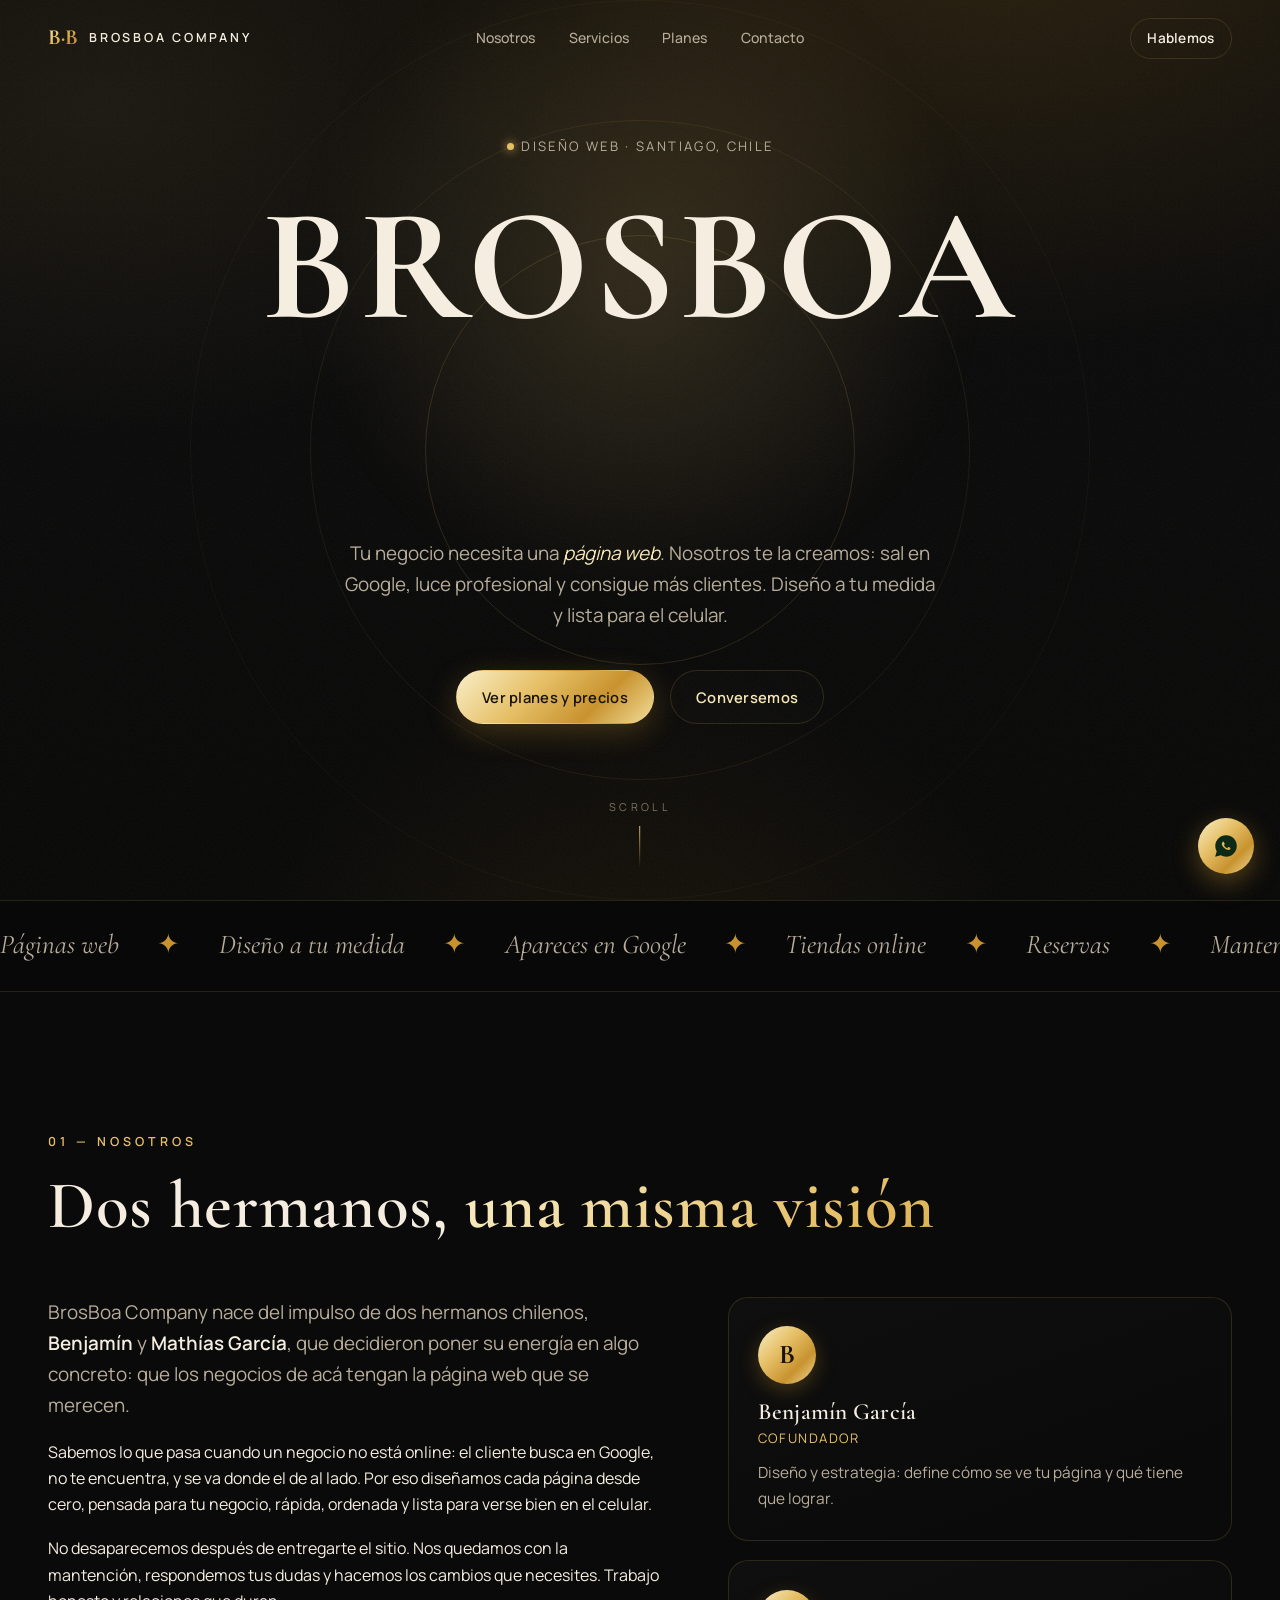
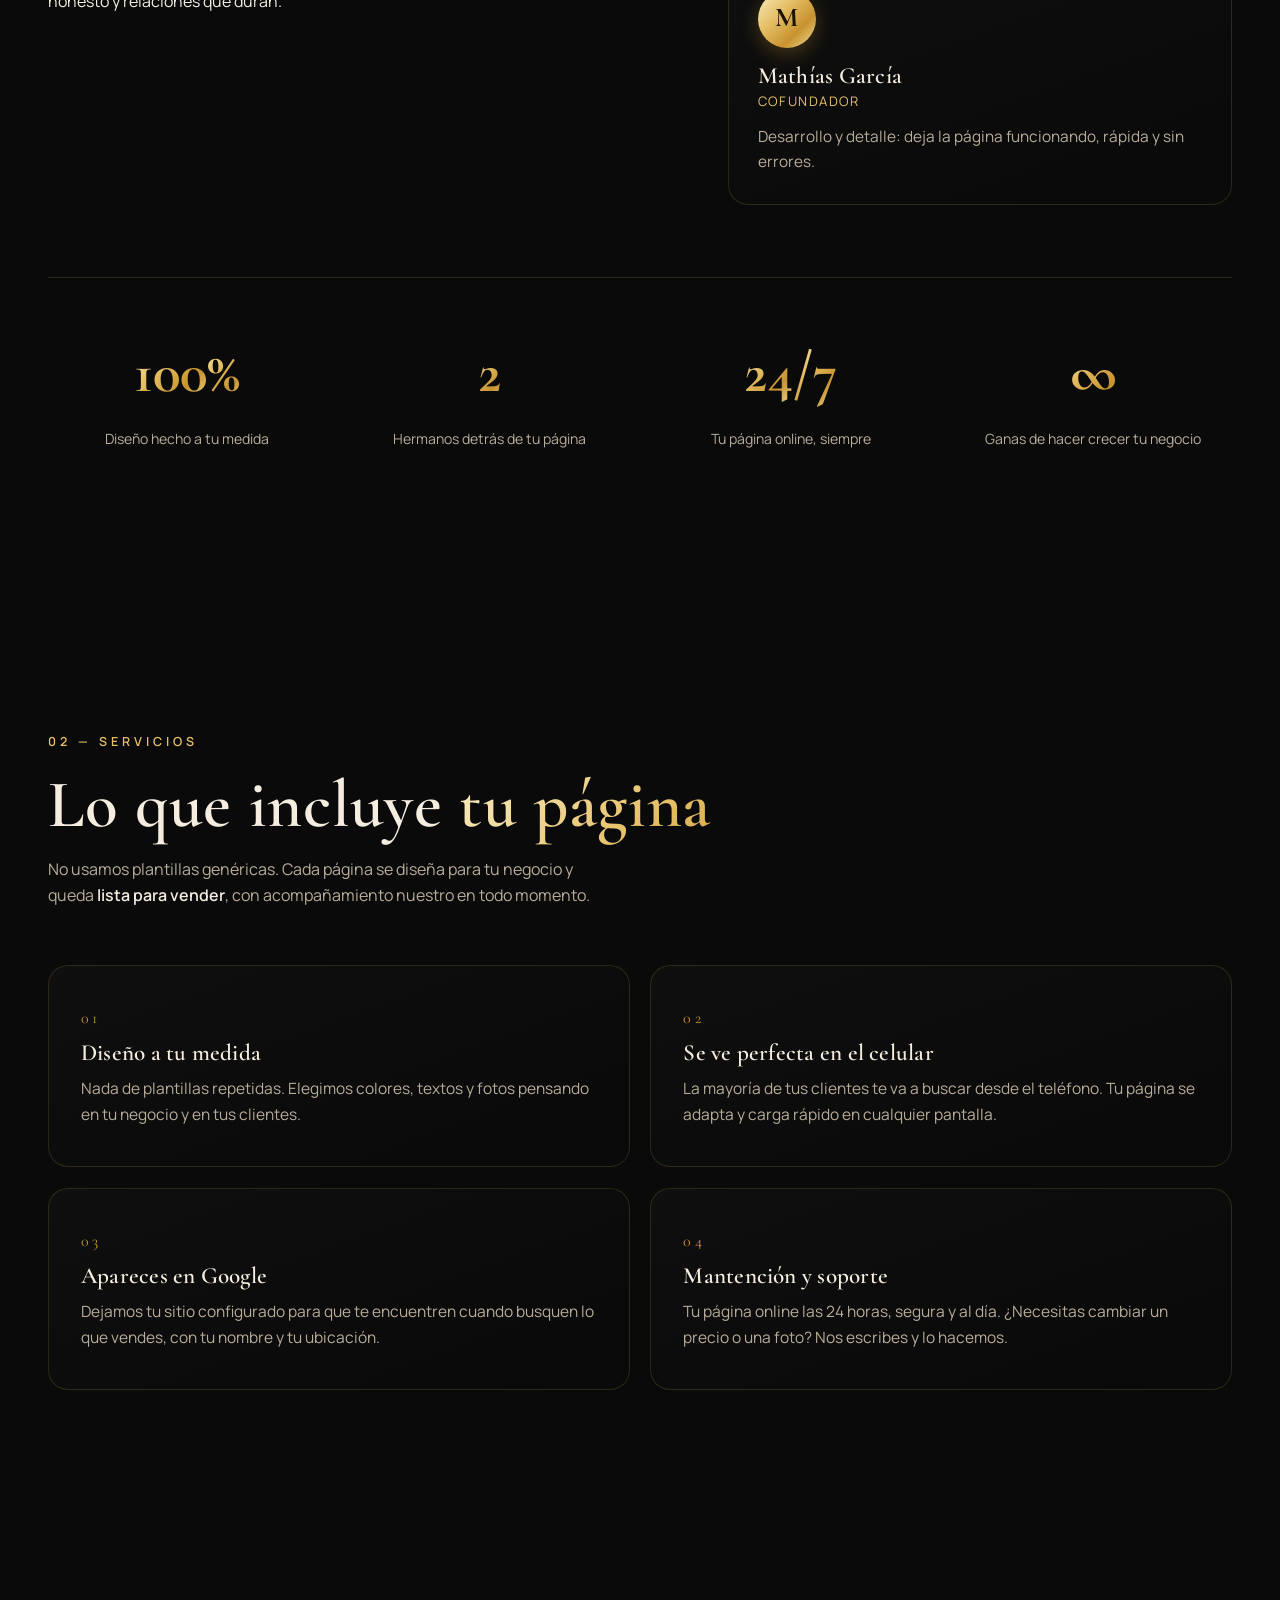
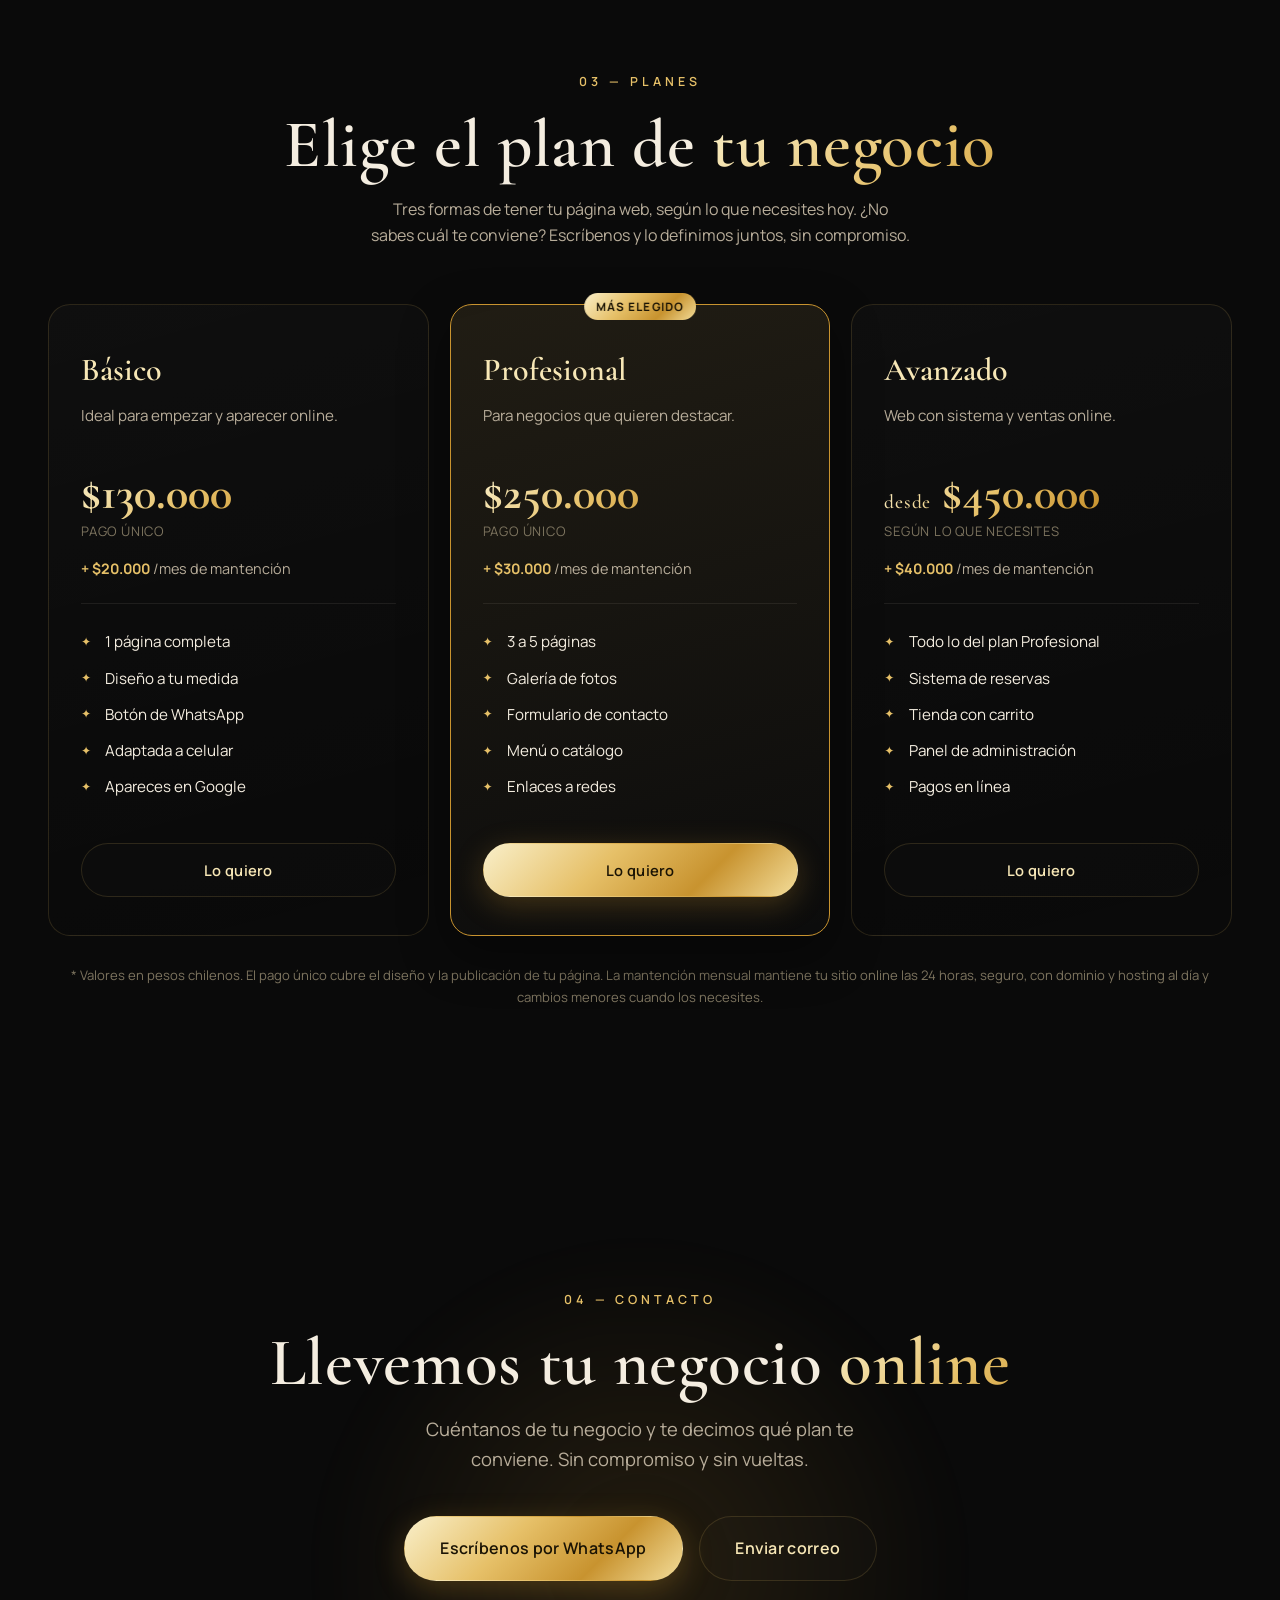
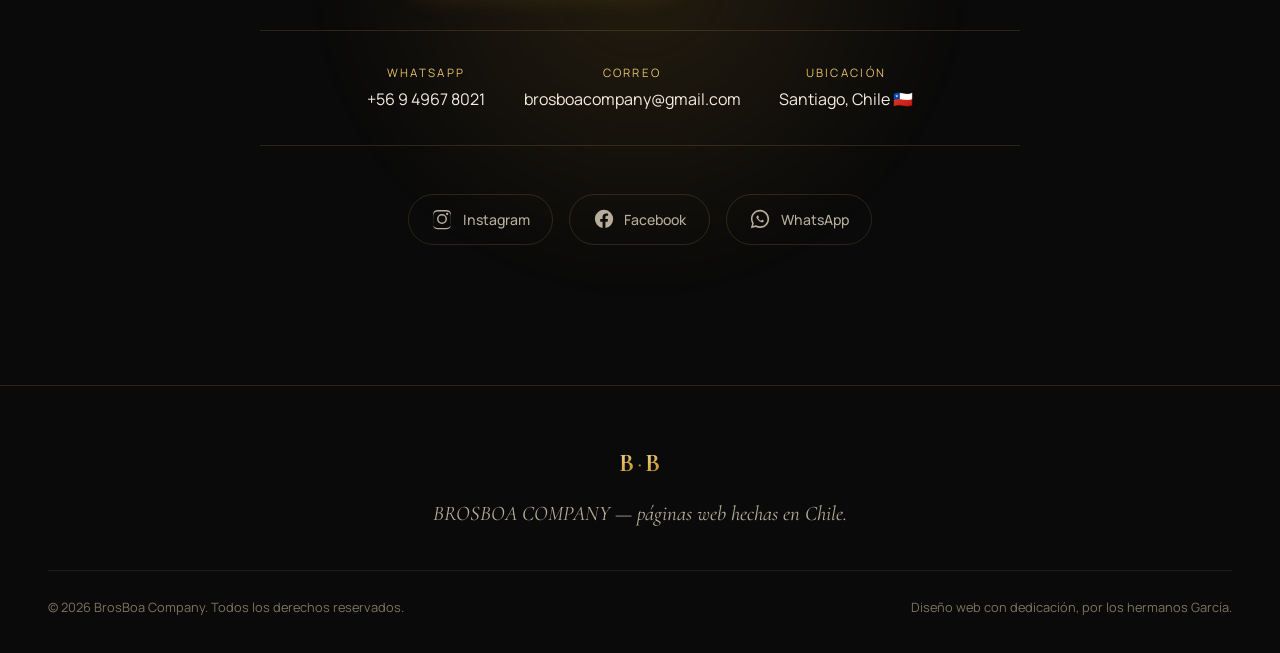
==== commit bbbc0bfc: "Cambia apellido de los fundadores a García Co-Authored-By: Claude Fable 5 <noreply@anthropic.com>" ====
--- a/index.html
+++ b/index.html
@@ -119,7 +119,7 @@
       <div class="about__grid">
         <div class="about__text reveal">
           <p class="lead">BrosBoa Company nace del impulso de dos hermanos chilenos, <strong>Benjamín</strong> y
-            <strong>Mathías Balboa</strong> —de ahí el nombre—, que decidieron poner su energía en algo concreto:
+            <strong>Mathías García</strong>, que decidieron poner su energía en algo concreto:
             que los negocios de acá tengan la página web que se merecen.</p>
           <p>Sabemos lo que pasa cuando un negocio no está online: el cliente busca en Google, no te encuentra,
             y se va donde el de al lado. Por eso diseñamos cada página desde cero, pensada para tu negocio,
@@ -131,13 +131,13 @@
         <div class="about__cards">
           <article class="bro reveal">
             <div class="bro__avatar"><span>B</span></div>
-            <h3>Benjamín Balboa</h3>
+            <h3>Benjamín García</h3>
             <p class="bro__role">Cofundador</p>
             <p class="bro__bio">Diseño y estrategia: define cómo se ve tu página y qué tiene que lograr.</p>
           </article>
           <article class="bro reveal">
             <div class="bro__avatar"><span>M</span></div>
-            <h3>Mathías Balboa</h3>
+            <h3>Mathías García</h3>
             <p class="bro__role">Cofundador</p>
             <p class="bro__bio">Desarrollo y detalle: deja la página funcionando, rápida y sin errores.</p>
           </article>
@@ -325,7 +325,7 @@
     </div>
     <div class="footer__bottom">
       <span>© <span id="year">2026</span> BrosBoa Company. Todos los derechos reservados.</span>
-      <span class="footer__made">Diseño web con dedicación, por los hermanos Balboa.</span>
+      <span class="footer__made">Diseño web con dedicación, por los hermanos García.</span>
     </div>
   </footer>
 
--- a/styles.css
+++ b/styles.css
@@ -178,7 +178,7 @@
 .nav__brand{display:flex;align-items:center;gap:.7rem}
 .nav__mono{font-family:'Cormorant Garamond',serif;font-weight:700;font-size:1.35rem;background:var(--gold-grad);-webkit-background-clip:text;background-clip:text;-webkit-text-fill-color:transparent}
 .nav__brandtext{font-family:'Manrope',sans-serif;font-weight:600;letter-spacing:.22em;font-size:.78rem;color:var(--ink)}
-.nav__links{display:flex;gap:2.1rem}
+.nav__links{display:flex;gap:2.1rem;position:absolute;left:50%;top:50%;transform:translate(-50%,-50%)}
 .nav__links a{font-size:.88rem;font-weight:500;color:var(--ink-soft);position:relative;transition:color .3s}
 .nav__links a::after{content:"";position:absolute;left:0;bottom:-5px;width:0;height:1px;background:var(--gold-grad);transition:width .35s var(--ease)}
 .nav__links a:hover{color:var(--gold-1)}
